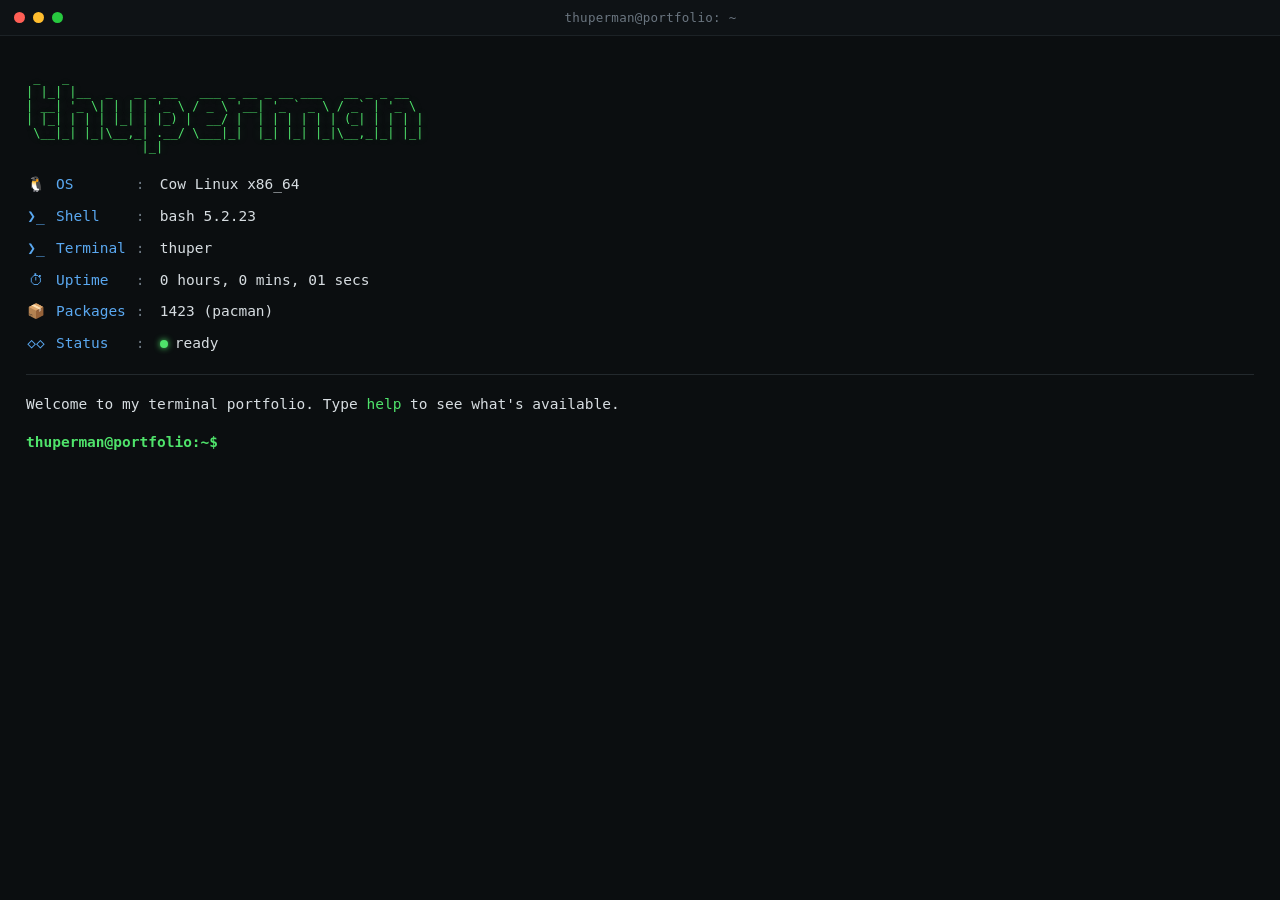
==== index.html @ afe382ca "Add files via upload" ====
<!DOCTYPE html>
<html lang="en">
<head>
<meta charset="UTF-8">
<meta name="viewport" content="width=device-width, initial-scale=1.0">
<title>thuperman@portfolio</title>
<style>
:root{
  --bg: #0b0e10;
  --window-border: #1c2226;
  --green: #4fe36b;
  --green-dim: #2f8f45;
  --blue: #5aa8f0;
  --text: #d7dde1;
  --muted: #6b7680;
  --divider: #23292d;
  --font: "Fira Code","JetBrains Mono","Cascadia Code","Consolas",monospace;
}

*{ box-sizing: border-box; }

html,body{
  height:100%;
  margin:0;
  background:
    radial-gradient(circle at 20% 10%, #10151a 0%, #05070a 55%, #020304 100%);
  font-family: var(--font);
  color: var(--text);
}

.terminal{
  width:100vw;
  height:100vh;
  background: var(--bg);
  border: none;
  border-radius: 0;
  box-shadow: none;
  overflow: hidden;
  display:flex;
  flex-direction:column;
}

.titlebar{
  display:flex;
  align-items:center;
  gap:8px;
  padding: 10px 14px;
  background: #0e1215;
  border-bottom: 1px solid var(--window-border);
}
.dot{ width:11px; height:11px; border-radius:50%; }
.dot.red{ background:#ff5f56; }
.dot.yellow{ background:#ffbd2e; }
.dot.green{ background:#27c93f; }
.title-label{
  margin: 0 auto;
  transform: translateX(-18px);
  font-size: 12.5px;
  color: var(--muted);
  letter-spacing: .3px;
}

.screen{
  padding: 22px 26px 26px;
  font-size: 14.5px;
  line-height: 1.65;
  flex: 1 1 auto;
  min-height: 0;
  overflow-y: auto;
  cursor: text;
}
.screen::-webkit-scrollbar{ width:10px; }
.screen::-webkit-scrollbar-thumb{ background:#1d2327; border-radius: 10px; }
.screen::-webkit-scrollbar-track{ background: transparent; }

.prompt-line{
  display:flex;
  flex-wrap:wrap;
  gap: 8px;
  white-space: pre-wrap;
  word-break: break-word;
}
.ps{ color: var(--green); font-weight: 600; }
.ps .path{ color: var(--green); }
.cmd{ color: #eef1f3; }

.cursor-block{
  display:inline-block;
  width: 8px;
  height: 17px;
  background: var(--green);
  vertical-align: -3px;
  animation: blink 1.05s steps(1) infinite;
}
@keyframes blink{ 50%{ opacity: 0; } }

.ascii{
  color: var(--green);
  font-size: 12px;
  line-height: 1.15;
  margin: 14px 0 18px;
  white-space: pre;
  text-shadow: 0 0 8px rgba(79,227,107,0.25);
  overflow-x:auto;
}

.info{
  display:grid;
  grid-template-columns: 20px max-content 14px 1fr;
  align-items: baseline;
  row-gap: 8px;
  column-gap: 10px;
  margin-bottom: 18px;
}
.info .icon{ color: var(--blue); text-align:center; }
.info .label{ color: var(--blue); }
.info .colon{ color: var(--muted); }
.info .value{ color: var(--text); }
.status-dot{
  display:inline-block;
  width:8px; height:8px;
  border-radius:50%;
  background: var(--green);
  margin-right:7px;
  box-shadow: 0 0 6px var(--green);
}

.rule{
  border: none;
  border-top: 1px solid var(--divider);
  margin: 16px 0 18px;
}

.output{ margin: 2px 0 14px; color: var(--text); }
.output .folder{ color: var(--blue); }
.folders{
  display:grid;
  grid-template-columns: repeat(auto-fit, minmax(110px, max-content));
  column-gap: 34px;
  row-gap: 6px;
  margin: 2px 0 14px;
}

.muted{ color: var(--muted); }
.accent{ color: var(--green); }
.err{ color: #ff6b6b; }
.link{ color: var(--blue); text-decoration: underline; text-decoration-color: rgba(90,168,240,0.35); }

form.inputline{
  display:flex;
  align-items:center;
  gap:8px;
  margin-top: 4px;
}
form.inputline .ps{ flex-shrink:0; }
#cmdInput{
  flex:1;
  background: transparent;
  border: none;
  outline: none;
  color: #eef1f3;
  font-family: var(--font);
  font-size: 14.5px;
  caret-color: var(--green);
}

@media (max-width: 640px){
  .ascii{ font-size: 8px; }
  .screen{ padding: 16px; font-size: 13px; }
}

.neofetch-output{
  max-width:100%;
  overflow:hidden;
}
.neofetch-output .ascii{
  width:max-content;
  max-width:100%;
}
#cmdInput.sudo-password{
  caret-color: var(--green);
}

.help-row{
  display:grid;
  grid-template-columns: 150px minmax(0,1fr);
  column-gap: 18px;
  align-items:baseline;
  margin: 0 0 4px;
}
.help-row .help-cmd{
  color: var(--green);
  white-space: nowrap;
}
.help-row .help-desc{
  color: var(--muted);
}
@media (max-width: 640px){
  .help-row{
    grid-template-columns: 125px minmax(0,1fr);
    column-gap: 12px;
  }
}

</style>
</head>
<body>

<div class="terminal">
  <div class="titlebar">
    <span class="dot red"></span>
    <span class="dot yellow"></span>
    <span class="dot green"></span>
    <span class="title-label">thuperman@portfolio: ~</span>
  </div>

  <div class="screen" id="screen">
   <div id="content">
    <pre class="ascii"> _   _                                                 
| |_| |__  _   _ _ __   ___ _ __ _ __ ___   __ _ _ __  
| __| '_ \| | | | '_ \ / _ \ '__| '_ ` _ \ / _` | '_ \ 
| |_| | | | |_| | |_) |  __/ |  | | | | | | (_| | | | |
 \__|_| |_|\__,_| .__/ \___|_|  |_| |_| |_|\__,_|_| |_|
                |_|                                    </pre>

    <div class="info">
      <span class="icon">🐧</span><span class="label">OS</span><span class="colon">:</span><span class="value">Cow Linux x86_64</span>
      <span class="icon">❯_</span><span class="label">Shell</span><span class="colon">:</span><span class="value">bash 5.2.23</span>
      <span class="icon">❯_</span><span class="label">Terminal</span><span class="colon">:</span><span class="value">thuper</span>
      <span class="icon">⏱</span><span class="label">Uptime</span><span class="colon">:</span><span class="value" id="uptimeVal">0 hours, 0 mins, 00 secs</span>
      <span class="icon">📦</span><span class="label">Packages</span><span class="colon">:</span><span class="value">1423 (pacman)</span>
      <span class="icon">◇◇</span><span class="label">Status</span><span class="colon">:</span><span class="value"><span class="status-dot"></span>ready</span>
    </div>

    <hr class="rule">

    <div class="output">Welcome to my terminal portfolio. Type <span class="accent">help</span> to see what's available.</div>
   </div>

    <form class="inputline" id="inputForm" autocomplete="off">
      <span class="ps">thuperman@portfolio:~$</span>
      <input type="text" id="cmdInput" spellcheck="false" autocomplete="off" autocapitalize="off" autofocus />
    </form>
  </div>
</div>

<script>
// About section — edit this text freely, it's plain HTML-ish string content.
window.ABOUT = `Hi, I'm Thuperman &mdash; a developer who lives half in the terminal, half in the browser.`;

// Skills table — each row is [label, value]. Add/remove rows freely.
window.SKILLS = [
  ['Languages', 'JavaScript, TypeScript, Python'],
  ['Frontend',  'React, Tailwind'],
  ['Backend',   'Node.js, Express, PostgreSQL'],
  ['DevOps',    'Docker, Linux, Nginx, GitHub Actions'],
  ['Tools',     'Neovim, tmux, kitty, git, bash'],
];

// Projects list — each row is [name, description, link].
window.PROJECTS = [
  ['nebula-cli',     'a themeable terminal dashboard for system stats',        'github.com/thuperman/nebula-cli'],
  ['portfolio-term', 'this very site &mdash; a fake terminal, very real bugs', 'github.com/thuperman/portfolio-term'],
  ['dotshelf',       'a dotfiles manager with atomic rollbacks',               'github.com/thuperman/dotshelf'],
];

// Contact details — each row is [label, value].
window.CONTACT = [
  ['email',    'hello@thuperman.com'],
  ['github',   'github.com/shanksxsus'],
  ['twitter',  '@shanksxsus'],
  ['discord', 'shanksxsus']
];

// Resume link — drop your real resume.pdf next to index.html and update the url if needed.
window.RESUME = {
  message: 'opening resume.pdf ...',
  url: 'resume.pdf',
};


(function(){
  const screen  = document.getElementById('screen');
  const content = document.getElementById('content');
  const input   = document.getElementById('cmdInput');
  const form    = document.getElementById('inputForm');

  // ---- live uptime counter, ticking every second from the neofetch snapshot ----
  const startMs = Date.now();
  function fmtUptime(){
    const diffSec = Math.floor((Date.now() - startMs) / 1000);
    const h = Math.floor(diffSec / 3600);
    const m = Math.floor((diffSec % 3600) / 60);
    const s = diffSec % 60;
    return `${h} hour${h!==1?'s':''}, ${m} min${m!==1?'s':''}, ${String(s).padStart(2,'0')} secs`;
  }
  setInterval(()=>{
    // re-query each tick so this keeps working even after "clear" removes/rebuilds content
    const el = document.getElementById('uptimeVal');
    if(el) el.textContent = fmtUptime();
  }, 1000);

  const cmdLog = [];
  let cmdPos = -1;

  // ABOUT, SKILLS, PROJECTS, CONTACT, RESUME are loaded from data/*.js (see index.html)
  const FOLDERS = ['about.txt','skills.txt','projects/','contact.txt','resume.pdf'];

  const HELP_ROWS = [
    ['help',          'show this list of commands'],
    ['about',         'a little about me'],
    ['skills',        'tech stack &amp; tools'],
    ['stack',         'show my stack at a glance'],
    ['projects',      'things I\'ve built'],
    ['project <name>', 'show details for one project'],
    ['experience',    'work &amp; development experience'],
    ['education',     'education background'],
    ['contact',       'ways to reach me'],
    ['socials',       'social links'],
    ['resume',        'open / download my resume'],
    ['whoami',        'print current user'],
    ['who',           'show logged-in user'],
    ['pwd',           'print working directory'],
    ['ls',            'list directory contents'],
    ['ls -la',        'list directory contents with details'],
    ['cd <dir>',      'change directory'],
    ['cat <file>',    'read a file'],
    ['tree',          'show the portfolio directory tree'],
    ['which <cmd>',   'show where a command lives'],
    ['man <cmd>',     'show a command manual'],
    ['env',           'show environment variables'],
    ['hostname',      'print hostname'],
    ['uname -r',      'print kernel release'],
    ['uptime',        'show site uptime'],
    ['stats',         'show portfolio stats'],
    ['status',        'show current system status'],
    ['df -h',         'show disk usage'],
    ['free -h',       'show memory usage'],
    ['ps',            'show running processes'],
    ['top',           'show a tiny process monitor'],
    ['neofetch',      'redraw the system banner'],
    ['history',       'show command history'],
    ['date',          'print current date/time'],
    ['echo <text>',   'print text'],
    ['clear',         'clear the screen'],
    ['reboot',        'restart the terminal'],
    ['sudo [cmd]',    'try it and see'],
  ];

  function el(tag, cls, html){
    const e = document.createElement(tag);
    if(cls) e.className = cls;
    if(html !== undefined) e.innerHTML = html;
    return e;
  }

  function scrollDown(){
    screen.scrollTop = screen.scrollHeight;
  }

  let currentDir = '~';
  let awaitingSudoPassword = false;

  function promptText(){
    return `thuperman@portfolio:${currentDir}$`;
  }

  function printPromptEcho(text){
    const line = el('div','prompt-line');
    line.innerHTML = `<span class="ps"></span><span class="cmd"></span>`;
    line.querySelector('.ps').textContent = promptText();
    line.querySelector('.cmd').textContent = text;
    content.appendChild(line);
  }

  function printOutput(html, cls){
    const out = el('div', 'output' + (cls ? ' ' + cls : ''), html);
    content.appendChild(out);
  }

  function printFolders(items){
    const wrap = el('div','folders');
    items.forEach(name=>{
      const s = el('span','folder',name);
      wrap.appendChild(s);
    });
    content.appendChild(wrap);
  }

  function printTable(rows){
    const wrap = el('div','output');
    rows.forEach(([k,v])=>{
      const row = el('div', null, `<span class="accent">${k.padEnd(12,' ').replace(/ /g,'&nbsp;')}</span> ${v}`);
      wrap.appendChild(row);
    });
    content.appendChild(wrap);
  }
  
//neofetch fix yoo

  const DIRS = {
    '~': ['about.txt','skills.txt','projects/','experience.txt','education.txt','contact.txt','socials.txt','resume.pdf'],
    '~/projects': ['nebula-cli/','portfolio-term/','dotshelf/']
  };

  const FILES = {
    'about.txt': ABOUT,
    'skills.txt': SKILLS.map(([k,v]) => `${k}: ${v}`).join('\n'),
    'experience.txt': 'Full-stack development, Linux tinkering, self-hosted infrastructure, and terminal UI work.',
    'education.txt': 'B.Tech — Artificial Intelligence & Data Science',
    'contact.txt': CONTACT.map(([k,v]) => `${k}: ${v}`).join('\n'),
    'socials.txt': 'github: github.com/shanksxsus\ntwitter: @shanksxsus\ndiscord: shanksxsus',
    'resume.pdf': 'Binary file — use the resume command to open it.'
  };

  const PROJECT_DETAILS = {
    'nebula-cli': 'Themeable terminal dashboard for system stats.',
    'portfolio-term': 'This terminal portfolio — a fake terminal with very real bugs.',
    'dotshelf': 'Dotfiles manager with atomic rollbacks.'
  };

  const MANUALS = {
    help: 'help — show all available commands.',
    ls: 'ls [-la] — list the current directory.',
    cd: 'cd <dir> — move between ~ and ~/projects.',
    cat: 'cat <file> — print a portfolio file.',
    tree: 'tree — display the fake portfolio filesystem.',
    project: 'project <name> — show details for a project.',
    neofetch: 'neofetch — redraw the system information banner.',
    stats: 'stats — show portfolio/project statistics.',
    uptime: 'uptime — show how long this page has been open.'
  };

  function printTree(){
    printOutput(`
      <span class="folder">.</span>
      ├── <span class="folder">about.txt</span>
      ├── <span class="folder">skills.txt</span>
      ├── <span class="folder">experience.txt</span>
      ├── <span class="folder">education.txt</span>
      ├── <span class="folder">contact.txt</span>
      ├── <span class="folder">socials.txt</span>
      ├── <span class="folder">resume.pdf</span>
      └── <span class="folder">projects/</span>
          ├── <span class="folder">nebula-cli/</span>
          ├── <span class="folder">portfolio-term/</span>
          └── <span class="folder">dotshelf/</span>
    `);
  }

  function printNeofetch(){
    const wrap = el('div', 'neofetch-output');
    wrap.innerHTML = `
      <pre class="ascii"> _   _                                                 
| |_| |__  _   _ _ __   ___ _ __ _ __ ___   __ _ _ __  
| __| '_ \\| | | | '_ \\ / _ \\ '__| '_ \` _ \\ / _\` | '_ \\ 
| |_| | | | |_| | |_) |  __/ |  | | | | | | (_| | | | |
 \\__|_| |_|\\__,_| .__/ \\___|_|  |_| |_| |_|\\__,_|_| |_|
                |_|                                    </pre>

      <div class="info">
        <span class="icon">🐧</span><span class="label">OS</span><span class="colon">:</span><span class="value">Cow Linux x86_64</span>
        <span class="icon">❯_</span><span class="label">Shell</span><span class="colon">:</span><span class="value">bash 5.2.23</span>
        <span class="icon">❯_</span><span class="label">Terminal</span><span class="colon">:</span><span class="value">thuper</span>
        <span class="icon">⏱</span><span class="label">Uptime</span><span class="colon">:</span><span class="value">${fmtUptime()}</span>
        <span class="icon">📦</span><span class="label">Packages</span><span class="colon">:</span><span class="value">1423 (pacman)</span>
        <span class="icon">◇◇</span><span class="label">Status</span><span class="colon">:</span><span class="value"><span class="status-dot"></span>ready</span>
      </div>
      <hr class="rule">
    `;
    content.appendChild(wrap);
  }


  function runCommand(raw){
    const cmd = raw.trim();

    if(awaitingSudoPassword){
      awaitingSudoPassword = false;
      printPromptEcho('••••••••');
      printOutput('Sorry, try again. Incorrect password.', 'err');
      return;
    }

    printPromptEcho(raw);
    if(cmd.length){
      cmdLog.push(raw);
    }
    cmdPos = cmdLog.length;

    const lower = cmd.toLowerCase();

    if(lower === ''){
      // nothing to do
    } else if(lower === 'help' || lower === '?'){
      const wrap = el('div','output');
      wrap.appendChild(el('div', null, 'available commands:'));
      HELP_ROWS.forEach(([k,v])=>{
        wrap.appendChild(el('div','help-row',
          `<span class="help-cmd">${k}</span><span class="help-desc">${v}</span>`
        ));
      });
      content.appendChild(wrap);
    } else if(lower === 'whoami'){
      printOutput('thuperman &mdash; full-stack developer &amp; digital tinkerer');
    } else if(lower === 'who'){
      printOutput('thuperman  pts/0  portfolio');
    } else if(lower === 'pwd'){
      printOutput(currentDir === '~' ? '/home/thuperman' : '/home/thuperman/projects');
    } else if(lower === 'ls' || lower === 'ls -la' || lower === 'ls -l'){
      printFolders(DIRS[currentDir] || DIRS['~']);
    } else if(lower === 'tree'){
      printTree();
    } else if(lower.startsWith('cd')){
      const target = cmd.slice(2).trim() || '~';
      if(target === '~' || target === '/home/thuperman'){
        currentDir = '~';
        printOutput('');
      } else if(target === 'projects' || target === '~/projects' || target === '/home/thuperman/projects'){
        currentDir = '~/projects';
        printOutput('');
      } else if(target === '..' && currentDir === '~/projects'){
        currentDir = '~';
        printOutput('');
      } else {
        printOutput(`bash: cd: ${target}: No such directory`, 'err');
      }
    } else if(lower === 'uname -r'){
      printOutput('6.8.9-zen1-1-zen');
    } else if(lower === 'uname' || lower === 'uname -a'){
      printOutput('Linux portfolio 6.8.9-zen1-1-zen #1 SMP PREEMPT_DYNAMIC x86_64 GNU/Linux');
    } else if(lower === 'about' || lower === 'cat about.txt'){
      printOutput(ABOUT.replace(/\n/g,'<br>'));
    } else if(lower === 'skills' || lower === 'cat skills.txt'){
      printTable(SKILLS);
    } else if(lower === 'stack'){
      printTable([
        ['Languages', 'JavaScript, TypeScript, Python'],
        ['Frontend', 'React, Tailwind'],
        ['Backend', 'Node.js, Express, PostgreSQL'],
        ['DevOps', 'Docker, Linux, Nginx, GitHub Actions']
      ]);
    } else if(lower === 'projects' || lower === 'ls projects'){
      const wrap = el('div','output');
      PROJECTS.forEach(([name, desc, link])=>{
        wrap.appendChild(el('div', null,
          `<span class="folder">${name}</span> &mdash; ${desc}<br>&nbsp;&nbsp;<span class="link">${link}</span>`));
      });
      content.appendChild(wrap);
    } else if(lower.startsWith('project ')){
      const name = cmd.slice(8).trim().toLowerCase();
      if(PROJECT_DETAILS[name]){
        printOutput(`<span class="folder">${name}</span><br>${PROJECT_DETAILS[name]}`);
      } else {
        printOutput(`project not found: ${name}. Try <span class="accent">projects</span>.`, 'err');
      }
    } else if(lower === 'experience' || lower === 'cat experience.txt'){
      printOutput(FILES['experience.txt']);
    } else if(lower === 'education' || lower === 'cat education.txt'){
      printOutput(FILES['education.txt']);
    } else if(lower === 'contact' || lower === 'cat contact.txt'){
      printTable(CONTACT);
    } else if(lower === 'socials' || lower === 'cat socials.txt'){
      printOutput(FILES['socials.txt'].replace(/\n/g,'<br>'));
    } else if(lower === 'resume' || lower === 'cat resume.pdf'){
      printOutput(`${RESUME.message} <a class="link" href="${RESUME.url}" target="_blank" rel="noopener">${RESUME.url}</a>`);
    } else if(lower.startsWith('cat ')){
      const file = cmd.slice(4).trim().replace(/^\.\/+/, '');
      if(FILES[file]){
        printOutput(FILES[file].replace(/\n/g,'<br>'));
      } else {
        printOutput(`cat: ${file}: No such file or directory`, 'err');
      }
    } else if(lower === 'stats'){
      printTable([
        ['Projects', String(PROJECTS.length)],
        ['Languages', '3'],
        ['Frontend', 'React + Tailwind'],
        ['Backend', 'Node.js + Express'],
        ['OS', 'Cow Linux x86_64']
      ]);
    } else if(lower === 'status'){
      printOutput('<span class="status-dot"></span><span class="accent">ready</span> — portfolio systems operational');
    } else if(lower === 'uptime'){
      printOutput(`up ${fmtUptime()}`);
    } else if(lower === 'hostname'){
      printOutput('portfolio');
    } else if(lower === 'env'){
      printOutput('USER=thuperman<br>HOME=/home/thuperman<br>SHELL=/bin/bash<br>TERM=thuper<br>EDITOR=nvim');
    } else if(lower.startsWith('which ')){
      const target = cmd.slice(6).trim().split(/\s+/)[0];
      const known = ['help','about','skills','stack','projects','project','contact','socials','resume','whoami','who','pwd','ls','cd','cat','tree','which','man','env','hostname','uname','uptime','stats','status','df','free','ps','top','neofetch','history','date','echo','clear','sudo'];
      if(known.includes(target)) printOutput(`/usr/bin/${target}`);
      else printOutput(`${target}: not found`, 'err');
    } else if(lower.startsWith('man ')){
      const target = cmd.slice(4).trim().toLowerCase();
      if(MANUALS[target]) printOutput(`<span class="accent">${target}</span><br>${MANUALS[target]}`);
      else printOutput(`No manual entry for ${target}`, 'err');
    } else if(lower === 'df -h'){
      printOutput('Filesystem      Size  Used  Avail  Use%  Mounted on<br>/dev/nvme0n1p2   477G  218G  259G   46%  /');
    } else if(lower === 'free -h'){
      printOutput('               total        used        free<br>Mem:           15.5Gi       6.2Gi       9.3Gi');
    } else if(lower === 'ps'){
      printOutput('PID   TTY   TIME     CMD<br>101   pts/0  00:00    portfolio<br>212   pts/0  00:00    terminal-ui<br>313   pts/0  00:00    uptime-daemon');
    } else if(lower === 'top'){
      printOutput('PID   CPU   MEM   COMMAND<br>212   1.2%  2.4%  terminal-ui<br>313   0.1%  0.3%  uptime-daemon<br>101   0.0%  1.1%  portfolio');
    } else if(lower === 'neofetch'){
      printNeofetch();
    } else if(lower === 'reboot' || lower === 'restart'){
      printOutput('rebooting... <span class="muted">reloading portfolio</span>');
      setTimeout(() => window.location.reload(), 700);
    } else if(lower === 'clear' || lower === 'cls'){
      content.innerHTML = '';
    } else if(lower.startsWith('sudo')){
      awaitingSudoPassword = true;
      printOutput('[sudo] password for thuperman:');

    } else if(lower.startsWith('echo ')){
      const text = cmd.slice(5);
      printOutput(text.replace(/</g,'&lt;'));
    } else if(lower === 'date'){
      printOutput(new Date().toString());
    } else if(lower === 'history'){
      const wrap = el('div','output');
      cmdLog.forEach((c,i)=> wrap.appendChild(el('div', null, `${i+1}  ${c}`)));
      content.appendChild(wrap);
    } else if(lower === 'exit'){
      printOutput('logout<br><span class="muted">(nice try &mdash; this terminal doesn\'t actually close)</span>');
    } else {
      printOutput(`command not found: ${cmd.split(' ')[0]}. type <span class="accent">help</span> to see what's available.`, 'err');
    }

    scrollDown();
  }

  form.addEventListener('submit', (e)=>{
    e.preventDefault();
    const val = input.value;
    input.value = '';
    runCommand(val);
    input.type = awaitingSudoPassword ? 'password' : 'text';
    input.classList.toggle('sudo-password', awaitingSudoPassword);
    screen.appendChild(form);
    scrollDown();
    input.focus();
  });

  input.addEventListener('keydown', (e)=>{
    if(e.key === 'ArrowUp'){
      e.preventDefault();
      if(cmdLog.length === 0) return;
      cmdPos = Math.max(0, cmdPos - 1);
      input.value = cmdLog[cmdPos] || '';
    } else if(e.key === 'ArrowDown'){
      e.preventDefault();
      if(cmdLog.length === 0) return;
      cmdPos = Math.min(cmdLog.length, cmdPos + 1);
      input.value = cmdLog[cmdPos] || '';
    } else if(e.key === 'Tab'){
      e.preventDefault();
      const partial = input.value.toLowerCase();
      const options = ['help','about','skills','stack','projects','project','experience','education','contact','socials','resume','whoami','who','pwd','ls','cd','cat','tree','which','man','env','hostname','uname -r','uptime','stats','status','df -h','free -h','ps','top','neofetch','date','echo','clear','reboot','history','sudo'];
      const match = options.find(o => o.startsWith(partial));
      if(match) input.value = match;
    }
  });

  // clicking anywhere in the screen focuses the live input
  screen.addEventListener('click', ()=> input.focus());
  window.addEventListener('load', ()=> input.focus());
})();

</script>
</body>
</html>
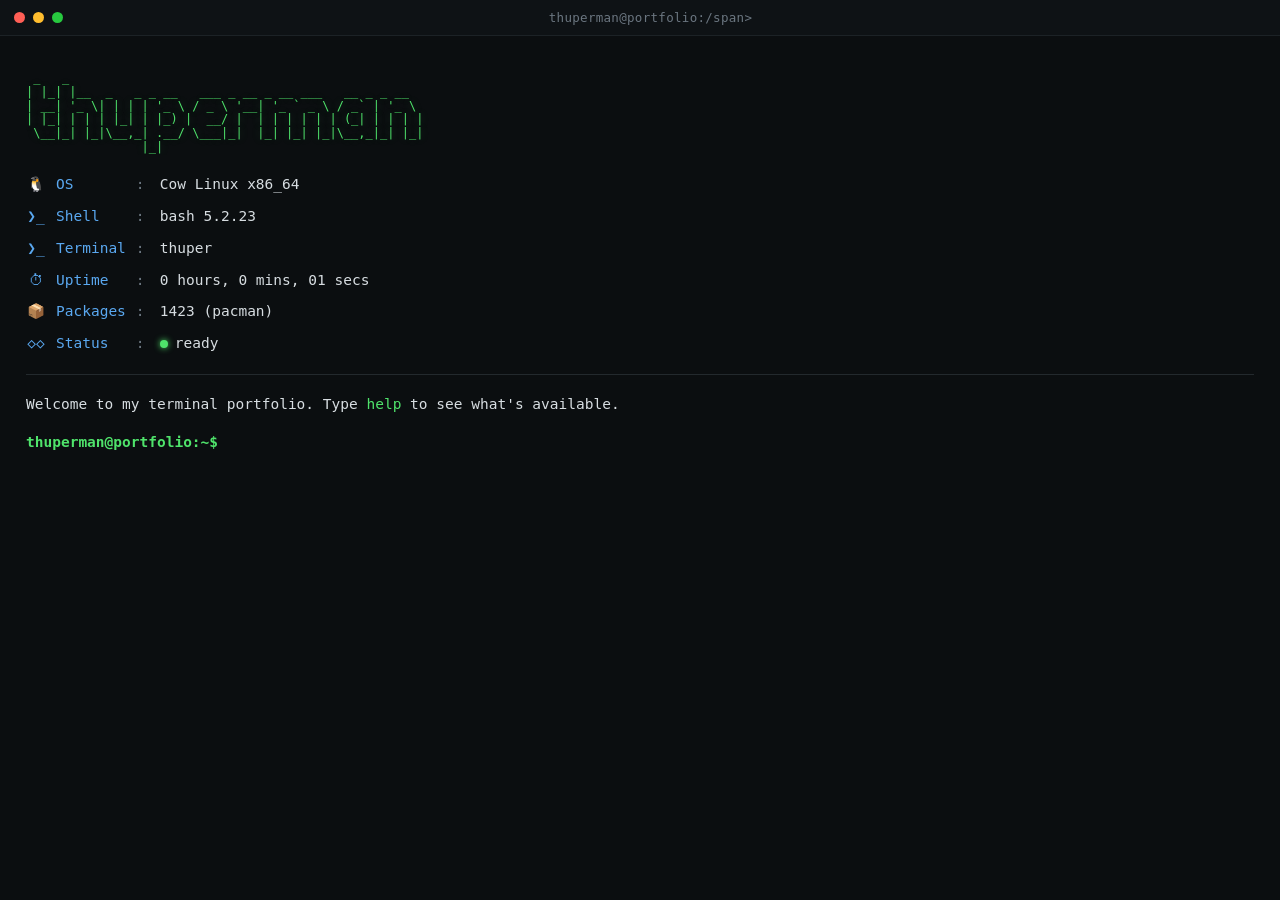
==== commit 42e13b4f: "Update index.html" ====
--- a/index.html
+++ b/index.html
@@ -3,7 +3,7 @@
 <head>
 <meta charset="UTF-8">
 <meta name="viewport" content="width=device-width, initial-scale=1.0">
-<title>thuperman@portfolio</title>
+<title>thuperman</title>
 <style>
 :root{
   --bg: #0b0e10;
@@ -182,23 +182,27 @@
 }
 
 .help-row{
-  display:grid;
-  grid-template-columns: 150px minmax(0,1fr);
-  column-gap: 18px;
+  display:flex;
   align-items:baseline;
-  margin: 0 0 4px;
+  margin:0 0 4px;
+  width:100%;
+  min-width:0;
 }
 .help-row .help-cmd{
-  color: var(--green);
-  white-space: nowrap;
+  color:var(--green);
+  width:170px;
+  flex:0 0 170px;
+  white-space:nowrap;
 }
 .help-row .help-desc{
-  color: var(--muted);
+  color:var(--muted);
+  white-space:nowrap;
+  min-width:0;
 }
 @media (max-width: 640px){
-  .help-row{
-    grid-template-columns: 125px minmax(0,1fr);
-    column-gap: 12px;
+  .help-row .help-cmd{
+    width:125px;
+    flex-basis:125px;
   }
 }
 
@@ -211,7 +215,7 @@
     <span class="dot red"></span>
     <span class="dot yellow"></span>
     <span class="dot green"></span>
-    <span class="title-label">thuperman@portfolio: ~</span>
+    <span class="title-label">thuperman@portfolio:/span>
   </div>
 
   <div class="screen" id="screen">
@@ -407,7 +411,7 @@
     'about.txt': ABOUT,
     'skills.txt': SKILLS.map(([k,v]) => `${k}: ${v}`).join('\n'),
     'experience.txt': 'Full-stack development, Linux tinkering, self-hosted infrastructure, and terminal UI work.',
-    'education.txt': 'B.Tech — Artificial Intelligence & Data Science',
+    'education.txt': 'B.Tech — CSE',
     'contact.txt': CONTACT.map(([k,v]) => `${k}: ${v}`).join('\n'),
     'socials.txt': 'github: github.com/shanksxsus\ntwitter: @shanksxsus\ndiscord: shanksxsus',
     'resume.pdf': 'Binary file — use the resume command to open it.'
@@ -493,12 +497,12 @@
     if(lower === ''){
       // nothing to do
     } else if(lower === 'help' || lower === '?'){
-      const wrap = el('div','output');
+      const wrap = el('div','output help-list');
       wrap.appendChild(el('div', null, 'available commands:'));
       HELP_ROWS.forEach(([k,v])=>{
-        wrap.appendChild(el('div','help-row',
-          `<span class="help-cmd">${k}</span><span class="help-desc">${v}</span>`
-        ));
+        const row = el('div','help-row');
+        row.innerHTML = `<span class="help-cmd">${k}</span><span class="help-desc">${v}</span>`;
+        wrap.appendChild(row);
       });
       content.appendChild(wrap);
     } else if(lower === 'whoami'){
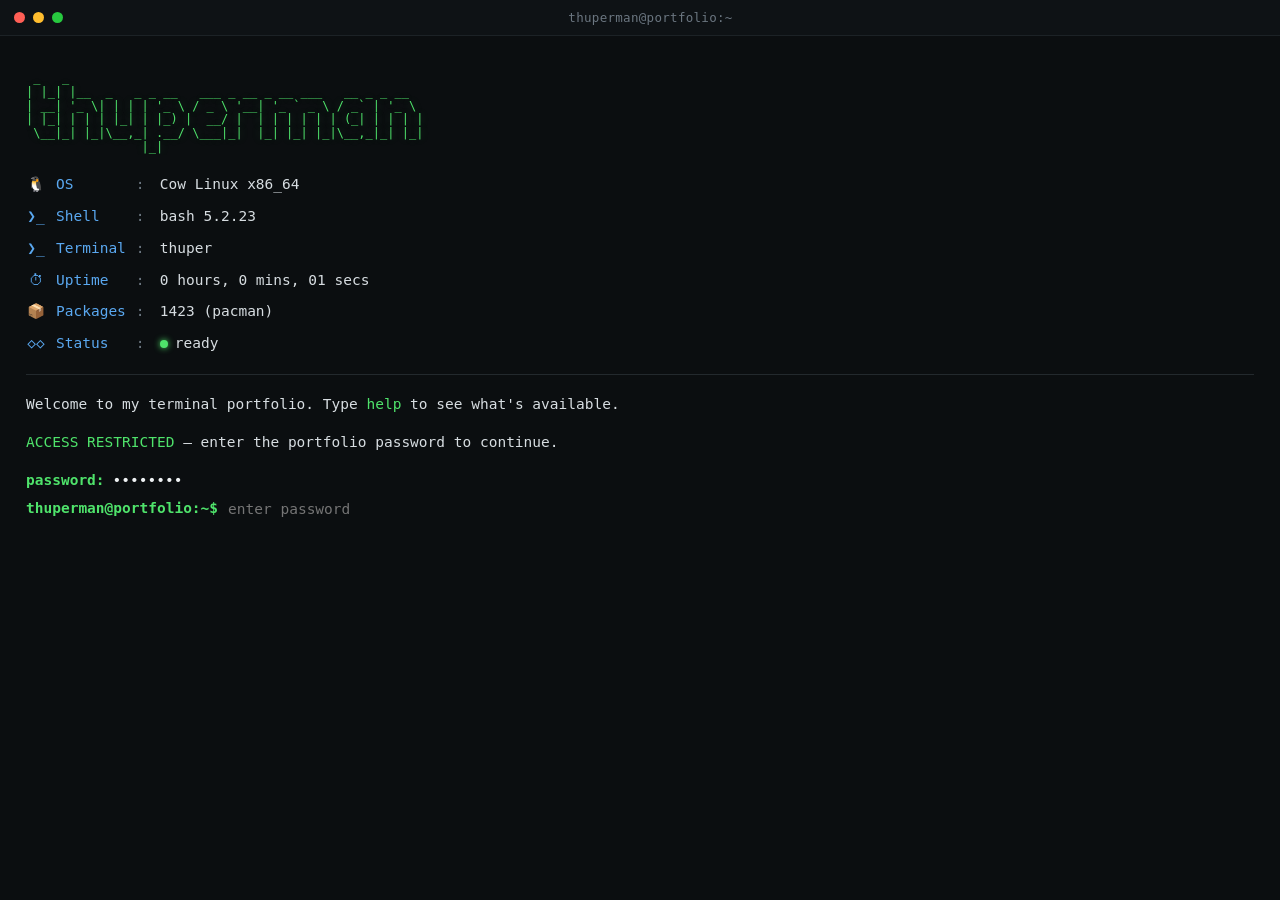
==== commit 1095e9f4: "Add files via upload" ====
--- a/index.html
+++ b/index.html
@@ -3,7 +3,9 @@
 <head>
 <meta charset="UTF-8">
 <meta name="viewport" content="width=device-width, initial-scale=1.0">
-<title>thuperman</title>
+<title>Thuperman — Developer &amp; Builder</title>
+<meta name="description" content="I'm Thuperman — a developer and tech enthusiast building cool things with code.">
+<link rel="icon" href="data:image/svg+xml,%3Csvg xmlns='http://www.w3.org/2000/svg' viewBox='0 0 64 64'%3E%3Crect width='64' height='64' rx='12' fill='%230b0e10'/%3E%3Ctext x='32' y='45' text-anchor='middle' font-family='monospace' font-size='40' font-weight='700' fill='%234fe36b'%3Et%3C/text%3E%3C/svg%3E">
 <style>
 :root{
   --bg: #0b0e10;
@@ -215,7 +217,7 @@
     <span class="dot red"></span>
     <span class="dot yellow"></span>
     <span class="dot green"></span>
-    <span class="title-label">thuperman@portfolio:/span>
+    <span class="title-label">thuperman@portfolio:~</span>
   </div>
 
   <div class="screen" id="screen">
@@ -364,6 +366,9 @@
 
   let currentDir = '~';
   let awaitingSudoPassword = false;
+  let authenticated = false;
+  let awaitingLoginPassword = true;
+  const ACCESS_PASSWORD = 'thuper@21';
 
   function promptText(){
     return `thuperman@portfolio:${currentDir}$`;
@@ -476,8 +481,42 @@
   }
 
 
+  function showLoginPrompt(){
+    printOutput('<span class="accent">ACCESS RESTRICTED</span> — enter the portfolio password to continue.');
+    const line = el('div','prompt-line');
+    line.innerHTML = '<span class="ps"></span><span class="cmd"></span>';
+    line.querySelector('.ps').textContent = 'password:';
+    line.querySelector('.cmd').textContent = '••••••••';
+    content.appendChild(line);
+    input.type = 'password';
+    input.placeholder = 'enter password';
+    input.classList.add('sudo-password');
+    scrollDown();
+  }
+
   function runCommand(raw){
     const cmd = raw.trim();
+
+    // Initial access gate: no terminal commands run until the password is correct.
+    if(awaitingLoginPassword){
+      if(raw === ACCESS_PASSWORD){
+        authenticated = true;
+        awaitingLoginPassword = false;
+        input.type = 'text';
+        input.placeholder = '';
+        input.classList.remove('sudo-password');
+        printPromptEcho('••••••••');
+        printOutput('<span class="accent">ACCESS GRANTED</span> — welcome to thuperman@portfolio.');
+        printOutput('Type <span class="accent">help</span> to see what you can do.');
+      } else {
+        printPromptEcho('••••••••');
+        printOutput('Access denied. Incorrect password.', 'err');
+        input.type = 'password';
+        input.classList.add('sudo-password');
+      }
+      scrollDown();
+      return;
+    }
 
     if(awaitingSudoPassword){
       awaitingSudoPassword = false;
@@ -642,8 +681,8 @@
     const val = input.value;
     input.value = '';
     runCommand(val);
-    input.type = awaitingSudoPassword ? 'password' : 'text';
-    input.classList.toggle('sudo-password', awaitingSudoPassword);
+    input.type = (awaitingLoginPassword || awaitingSudoPassword) ? 'password' : 'text';
+    input.classList.toggle('sudo-password', awaitingLoginPassword || awaitingSudoPassword);
     screen.appendChild(form);
     scrollDown();
     input.focus();
@@ -669,6 +708,10 @@
     }
   });
 
+  // Initial login gate.
+  showLoginPrompt();
+  input.focus();
+
   // clicking anywhere in the screen focuses the live input
   screen.addEventListener('click', ()=> input.focus());
   window.addEventListener('load', ()=> input.focus());
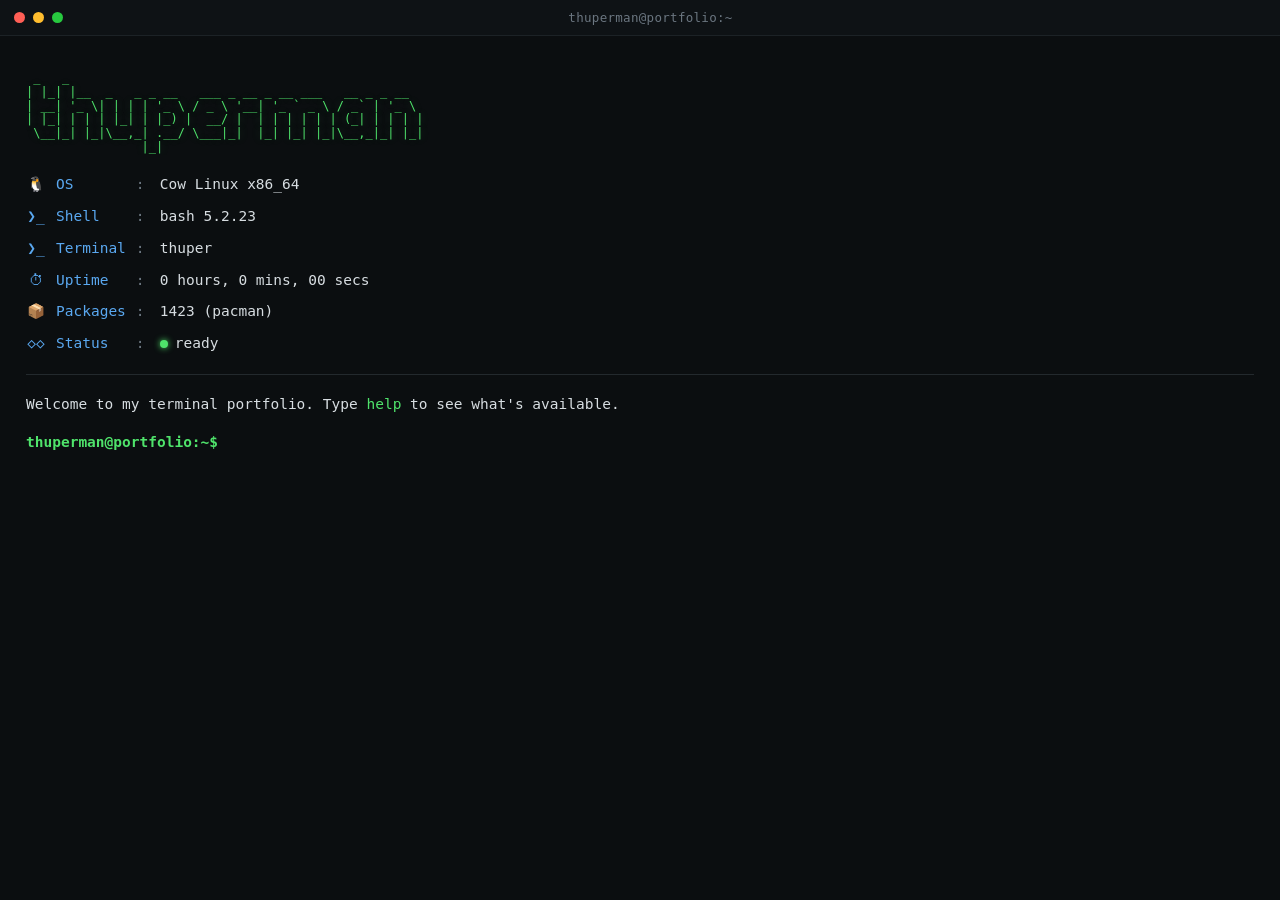
==== commit 4fda1500: "Add files via upload" ====
--- a/index.html
+++ b/index.html
@@ -368,7 +368,15 @@
   let awaitingSudoPassword = false;
   let authenticated = false;
   let awaitingLoginPassword = true;
-  const ACCESS_PASSWORD = 'thuper@21';
+  const ACCESS_PASSWORD_HASH = '46a6e6160866a9429aa70536b17df4f39d27849f033aa43c57c109e7dca62fce';
+
+  async function sha256(value){
+    const data = new TextEncoder().encode(value);
+    const hashBuffer = await crypto.subtle.digest('SHA-256', data);
+    return Array.from(new Uint8Array(hashBuffer))
+      .map(b => b.toString(16).padStart(2, '0'))
+      .join('');
+  }
 
   function promptText(){
     return `thuperman@portfolio:${currentDir}$`;
@@ -499,7 +507,9 @@
 
     // Initial access gate: no terminal commands run until the password is correct.
     if(awaitingLoginPassword){
-      if(raw === ACCESS_PASSWORD){
+      const enteredHash = await sha256(raw);
+
+      if(enteredHash === ACCESS_PASSWORD_HASH){
         authenticated = true;
         awaitingLoginPassword = false;
         input.type = 'text';
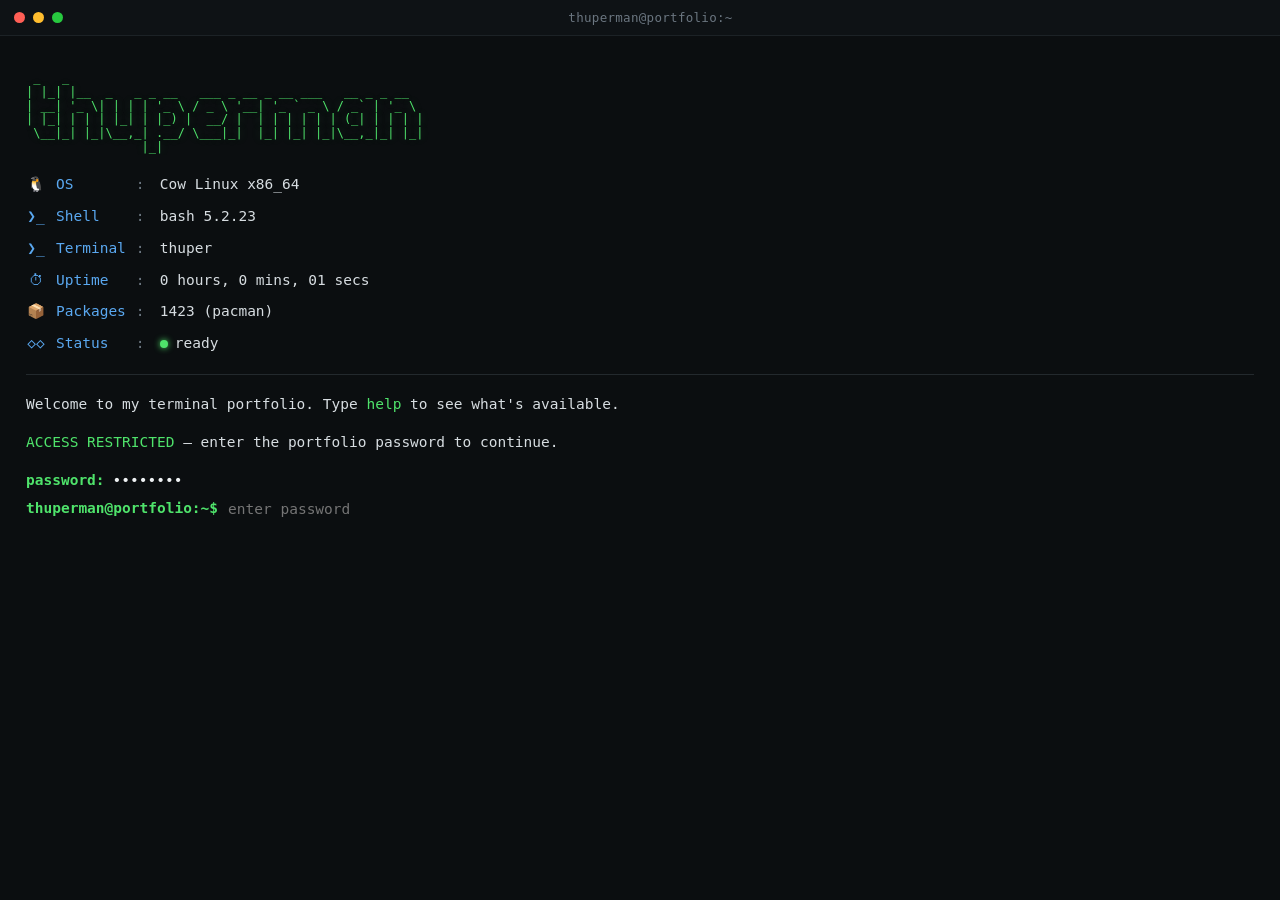
==== commit 53b70b30: "Add files via upload" ====
--- a/index.html
+++ b/index.html
@@ -502,7 +502,7 @@
     scrollDown();
   }
 
-  function runCommand(raw){
+  async function runCommand(raw){
     const cmd = raw.trim();
 
     // Initial access gate: no terminal commands run until the password is correct.
@@ -686,16 +686,20 @@
     scrollDown();
   }
 
-  form.addEventListener('submit', (e)=>{
+  form.addEventListener('submit', async (e)=>{
     e.preventDefault();
+    if(form.dataset.busy === '1') return;
+    form.dataset.busy = '1';
+
     const val = input.value;
     input.value = '';
-    runCommand(val);
+    await runCommand(val);
     input.type = (awaitingLoginPassword || awaitingSudoPassword) ? 'password' : 'text';
     input.classList.toggle('sudo-password', awaitingLoginPassword || awaitingSudoPassword);
     screen.appendChild(form);
     scrollDown();
     input.focus();
+    form.dataset.busy = '0';
   });
 
   input.addEventListener('keydown', (e)=>{
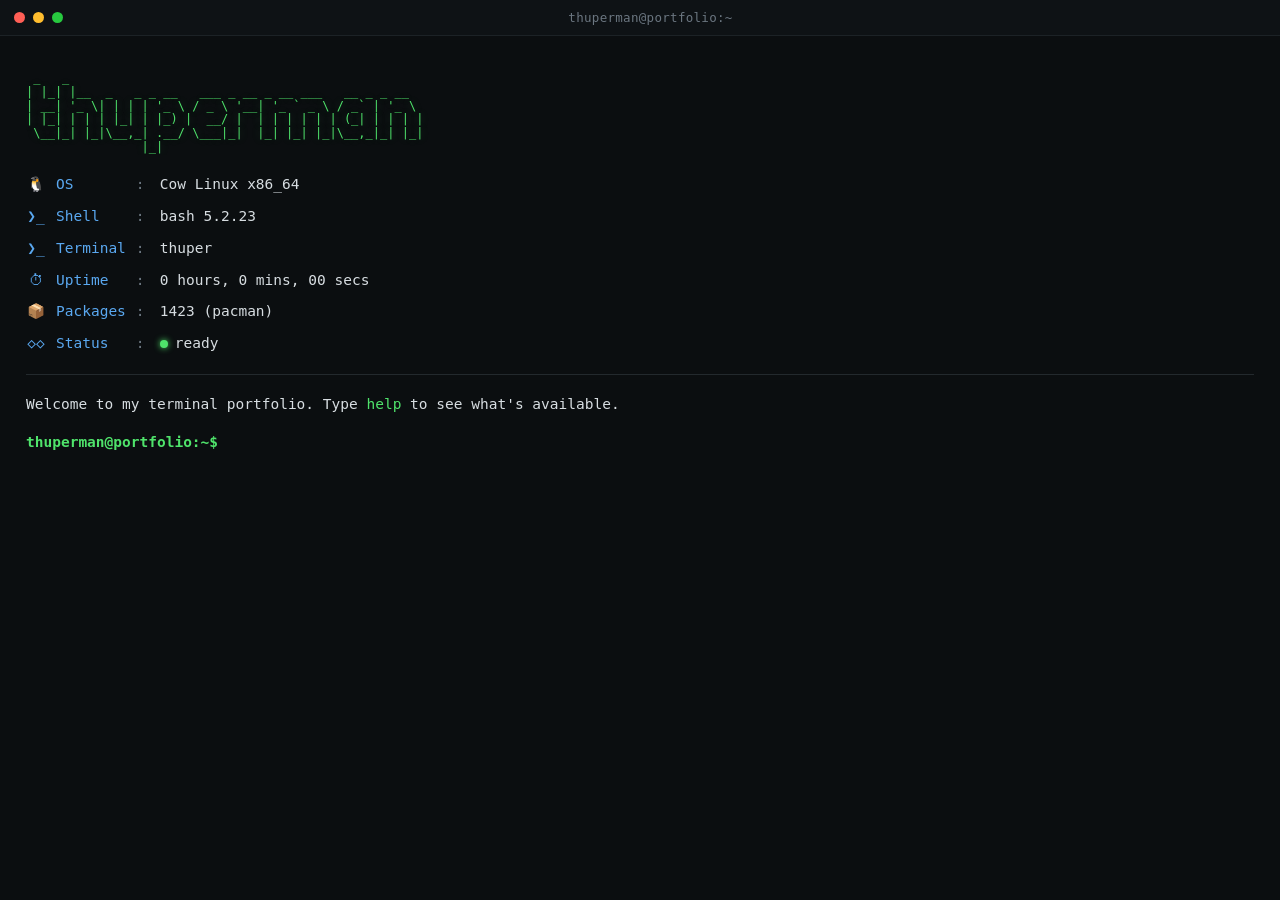
==== commit 1198513c: "Update index.html" ====
--- a/index.html
+++ b/index.html
@@ -250,487 +250,7 @@
   </div>
 </div>
 
-<script>
-// About section — edit this text freely, it's plain HTML-ish string content.
-window.ABOUT = `Hi, I'm Thuperman &mdash; a developer who lives half in the terminal, half in the browser.`;
-
-// Skills table — each row is [label, value]. Add/remove rows freely.
-window.SKILLS = [
-  ['Languages', 'JavaScript, TypeScript, Python'],
-  ['Frontend',  'React, Tailwind'],
-  ['Backend',   'Node.js, Express, PostgreSQL'],
-  ['DevOps',    'Docker, Linux, Nginx, GitHub Actions'],
-  ['Tools',     'Neovim, tmux, kitty, git, bash'],
-];
-
-// Projects list — each row is [name, description, link].
-window.PROJECTS = [
-  ['nebula-cli',     'a themeable terminal dashboard for system stats',        'github.com/thuperman/nebula-cli'],
-  ['portfolio-term', 'this very site &mdash; a fake terminal, very real bugs', 'github.com/thuperman/portfolio-term'],
-  ['dotshelf',       'a dotfiles manager with atomic rollbacks',               'github.com/thuperman/dotshelf'],
-];
-
-// Contact details — each row is [label, value].
-window.CONTACT = [
-  ['email',    'hello@thuperman.com'],
-  ['github',   'github.com/shanksxsus'],
-  ['twitter',  '@shanksxsus'],
-  ['discord', 'shanksxsus']
-];
-
-// Resume link — drop your real resume.pdf next to index.html and update the url if needed.
-window.RESUME = {
-  message: 'opening resume.pdf ...',
-  url: 'resume.pdf',
-};
-
-
-(function(){
-  const screen  = document.getElementById('screen');
-  const content = document.getElementById('content');
-  const input   = document.getElementById('cmdInput');
-  const form    = document.getElementById('inputForm');
-
-  // ---- live uptime counter, ticking every second from the neofetch snapshot ----
-  const startMs = Date.now();
-  function fmtUptime(){
-    const diffSec = Math.floor((Date.now() - startMs) / 1000);
-    const h = Math.floor(diffSec / 3600);
-    const m = Math.floor((diffSec % 3600) / 60);
-    const s = diffSec % 60;
-    return `${h} hour${h!==1?'s':''}, ${m} min${m!==1?'s':''}, ${String(s).padStart(2,'0')} secs`;
-  }
-  setInterval(()=>{
-    // re-query each tick so this keeps working even after "clear" removes/rebuilds content
-    const el = document.getElementById('uptimeVal');
-    if(el) el.textContent = fmtUptime();
-  }, 1000);
-
-  const cmdLog = [];
-  let cmdPos = -1;
-
-  // ABOUT, SKILLS, PROJECTS, CONTACT, RESUME are loaded from data/*.js (see index.html)
-  const FOLDERS = ['about.txt','skills.txt','projects/','contact.txt','resume.pdf'];
-
-  const HELP_ROWS = [
-    ['help',          'show this list of commands'],
-    ['about',         'a little about me'],
-    ['skills',        'tech stack &amp; tools'],
-    ['stack',         'show my stack at a glance'],
-    ['projects',      'things I\'ve built'],
-    ['project <name>', 'show details for one project'],
-    ['experience',    'work &amp; development experience'],
-    ['education',     'education background'],
-    ['contact',       'ways to reach me'],
-    ['socials',       'social links'],
-    ['resume',        'open / download my resume'],
-    ['whoami',        'print current user'],
-    ['who',           'show logged-in user'],
-    ['pwd',           'print working directory'],
-    ['ls',            'list directory contents'],
-    ['ls -la',        'list directory contents with details'],
-    ['cd <dir>',      'change directory'],
-    ['cat <file>',    'read a file'],
-    ['tree',          'show the portfolio directory tree'],
-    ['which <cmd>',   'show where a command lives'],
-    ['man <cmd>',     'show a command manual'],
-    ['env',           'show environment variables'],
-    ['hostname',      'print hostname'],
-    ['uname -r',      'print kernel release'],
-    ['uptime',        'show site uptime'],
-    ['stats',         'show portfolio stats'],
-    ['status',        'show current system status'],
-    ['df -h',         'show disk usage'],
-    ['free -h',       'show memory usage'],
-    ['ps',            'show running processes'],
-    ['top',           'show a tiny process monitor'],
-    ['neofetch',      'redraw the system banner'],
-    ['history',       'show command history'],
-    ['date',          'print current date/time'],
-    ['echo <text>',   'print text'],
-    ['clear',         'clear the screen'],
-    ['reboot',        'restart the terminal'],
-    ['sudo [cmd]',    'try it and see'],
-  ];
-
-  function el(tag, cls, html){
-    const e = document.createElement(tag);
-    if(cls) e.className = cls;
-    if(html !== undefined) e.innerHTML = html;
-    return e;
-  }
-
-  function scrollDown(){
-    screen.scrollTop = screen.scrollHeight;
-  }
-
-  let currentDir = '~';
-  let awaitingSudoPassword = false;
-  let authenticated = false;
-  let awaitingLoginPassword = true;
-  const ACCESS_PASSWORD_HASH = '46a6e6160866a9429aa70536b17df4f39d27849f033aa43c57c109e7dca62fce';
-
-  async function sha256(value){
-    const data = new TextEncoder().encode(value);
-    const hashBuffer = await crypto.subtle.digest('SHA-256', data);
-    return Array.from(new Uint8Array(hashBuffer))
-      .map(b => b.toString(16).padStart(2, '0'))
-      .join('');
-  }
-
-  function promptText(){
-    return `thuperman@portfolio:${currentDir}$`;
-  }
-
-  function printPromptEcho(text){
-    const line = el('div','prompt-line');
-    line.innerHTML = `<span class="ps"></span><span class="cmd"></span>`;
-    line.querySelector('.ps').textContent = promptText();
-    line.querySelector('.cmd').textContent = text;
-    content.appendChild(line);
-  }
-
-  function printOutput(html, cls){
-    const out = el('div', 'output' + (cls ? ' ' + cls : ''), html);
-    content.appendChild(out);
-  }
-
-  function printFolders(items){
-    const wrap = el('div','folders');
-    items.forEach(name=>{
-      const s = el('span','folder',name);
-      wrap.appendChild(s);
-    });
-    content.appendChild(wrap);
-  }
-
-  function printTable(rows){
-    const wrap = el('div','output');
-    rows.forEach(([k,v])=>{
-      const row = el('div', null, `<span class="accent">${k.padEnd(12,' ').replace(/ /g,'&nbsp;')}</span> ${v}`);
-      wrap.appendChild(row);
-    });
-    content.appendChild(wrap);
-  }
-  
-//neofetch fix yoo
-
-  const DIRS = {
-    '~': ['about.txt','skills.txt','projects/','experience.txt','education.txt','contact.txt','socials.txt','resume.pdf'],
-    '~/projects': ['nebula-cli/','portfolio-term/','dotshelf/']
-  };
-
-  const FILES = {
-    'about.txt': ABOUT,
-    'skills.txt': SKILLS.map(([k,v]) => `${k}: ${v}`).join('\n'),
-    'experience.txt': 'Full-stack development, Linux tinkering, self-hosted infrastructure, and terminal UI work.',
-    'education.txt': 'B.Tech — CSE',
-    'contact.txt': CONTACT.map(([k,v]) => `${k}: ${v}`).join('\n'),
-    'socials.txt': 'github: github.com/shanksxsus\ntwitter: @shanksxsus\ndiscord: shanksxsus',
-    'resume.pdf': 'Binary file — use the resume command to open it.'
-  };
-
-  const PROJECT_DETAILS = {
-    'nebula-cli': 'Themeable terminal dashboard for system stats.',
-    'portfolio-term': 'This terminal portfolio — a fake terminal with very real bugs.',
-    'dotshelf': 'Dotfiles manager with atomic rollbacks.'
-  };
-
-  const MANUALS = {
-    help: 'help — show all available commands.',
-    ls: 'ls [-la] — list the current directory.',
-    cd: 'cd <dir> — move between ~ and ~/projects.',
-    cat: 'cat <file> — print a portfolio file.',
-    tree: 'tree — display the fake portfolio filesystem.',
-    project: 'project <name> — show details for a project.',
-    neofetch: 'neofetch — redraw the system information banner.',
-    stats: 'stats — show portfolio/project statistics.',
-    uptime: 'uptime — show how long this page has been open.'
-  };
-
-  function printTree(){
-    printOutput(`
-      <span class="folder">.</span>
-      ├── <span class="folder">about.txt</span>
-      ├── <span class="folder">skills.txt</span>
-      ├── <span class="folder">experience.txt</span>
-      ├── <span class="folder">education.txt</span>
-      ├── <span class="folder">contact.txt</span>
-      ├── <span class="folder">socials.txt</span>
-      ├── <span class="folder">resume.pdf</span>
-      └── <span class="folder">projects/</span>
-          ├── <span class="folder">nebula-cli/</span>
-          ├── <span class="folder">portfolio-term/</span>
-          └── <span class="folder">dotshelf/</span>
-    `);
-  }
-
-  function printNeofetch(){
-    const wrap = el('div', 'neofetch-output');
-    wrap.innerHTML = `
-      <pre class="ascii"> _   _                                                 
-| |_| |__  _   _ _ __   ___ _ __ _ __ ___   __ _ _ __  
-| __| '_ \\| | | | '_ \\ / _ \\ '__| '_ \` _ \\ / _\` | '_ \\ 
-| |_| | | | |_| | |_) |  __/ |  | | | | | | (_| | | | |
- \\__|_| |_|\\__,_| .__/ \\___|_|  |_| |_| |_|\\__,_|_| |_|
-                |_|                                    </pre>
-
-      <div class="info">
-        <span class="icon">🐧</span><span class="label">OS</span><span class="colon">:</span><span class="value">Cow Linux x86_64</span>
-        <span class="icon">❯_</span><span class="label">Shell</span><span class="colon">:</span><span class="value">bash 5.2.23</span>
-        <span class="icon">❯_</span><span class="label">Terminal</span><span class="colon">:</span><span class="value">thuper</span>
-        <span class="icon">⏱</span><span class="label">Uptime</span><span class="colon">:</span><span class="value">${fmtUptime()}</span>
-        <span class="icon">📦</span><span class="label">Packages</span><span class="colon">:</span><span class="value">1423 (pacman)</span>
-        <span class="icon">◇◇</span><span class="label">Status</span><span class="colon">:</span><span class="value"><span class="status-dot"></span>ready</span>
-      </div>
-      <hr class="rule">
-    `;
-    content.appendChild(wrap);
-  }
-
-
-  function showLoginPrompt(){
-    printOutput('<span class="accent">ACCESS RESTRICTED</span> — enter the portfolio password to continue.');
-    const line = el('div','prompt-line');
-    line.innerHTML = '<span class="ps"></span><span class="cmd"></span>';
-    line.querySelector('.ps').textContent = 'password:';
-    line.querySelector('.cmd').textContent = '••••••••';
-    content.appendChild(line);
-    input.type = 'password';
-    input.placeholder = 'enter password';
-    input.classList.add('sudo-password');
-    scrollDown();
-  }
-
-  async function runCommand(raw){
-    const cmd = raw.trim();
-
-    // Initial access gate: no terminal commands run until the password is correct.
-    if(awaitingLoginPassword){
-      const enteredHash = await sha256(raw);
-
-      if(enteredHash === ACCESS_PASSWORD_HASH){
-        authenticated = true;
-        awaitingLoginPassword = false;
-        input.type = 'text';
-        input.placeholder = '';
-        input.classList.remove('sudo-password');
-        printPromptEcho('••••••••');
-        printOutput('<span class="accent">ACCESS GRANTED</span> — welcome to thuperman@portfolio.');
-        printOutput('Type <span class="accent">help</span> to see what you can do.');
-      } else {
-        printPromptEcho('••••••••');
-        printOutput('Access denied. Incorrect password.', 'err');
-        input.type = 'password';
-        input.classList.add('sudo-password');
-      }
-      scrollDown();
-      return;
-    }
-
-    if(awaitingSudoPassword){
-      awaitingSudoPassword = false;
-      printPromptEcho('••••••••');
-      printOutput('Sorry, try again. Incorrect password.', 'err');
-      return;
-    }
-
-    printPromptEcho(raw);
-    if(cmd.length){
-      cmdLog.push(raw);
-    }
-    cmdPos = cmdLog.length;
-
-    const lower = cmd.toLowerCase();
-
-    if(lower === ''){
-      // nothing to do
-    } else if(lower === 'help' || lower === '?'){
-      const wrap = el('div','output help-list');
-      wrap.appendChild(el('div', null, 'available commands:'));
-      HELP_ROWS.forEach(([k,v])=>{
-        const row = el('div','help-row');
-        row.innerHTML = `<span class="help-cmd">${k}</span><span class="help-desc">${v}</span>`;
-        wrap.appendChild(row);
-      });
-      content.appendChild(wrap);
-    } else if(lower === 'whoami'){
-      printOutput('thuperman &mdash; full-stack developer &amp; digital tinkerer');
-    } else if(lower === 'who'){
-      printOutput('thuperman  pts/0  portfolio');
-    } else if(lower === 'pwd'){
-      printOutput(currentDir === '~' ? '/home/thuperman' : '/home/thuperman/projects');
-    } else if(lower === 'ls' || lower === 'ls -la' || lower === 'ls -l'){
-      printFolders(DIRS[currentDir] || DIRS['~']);
-    } else if(lower === 'tree'){
-      printTree();
-    } else if(lower.startsWith('cd')){
-      const target = cmd.slice(2).trim() || '~';
-      if(target === '~' || target === '/home/thuperman'){
-        currentDir = '~';
-        printOutput('');
-      } else if(target === 'projects' || target === '~/projects' || target === '/home/thuperman/projects'){
-        currentDir = '~/projects';
-        printOutput('');
-      } else if(target === '..' && currentDir === '~/projects'){
-        currentDir = '~';
-        printOutput('');
-      } else {
-        printOutput(`bash: cd: ${target}: No such directory`, 'err');
-      }
-    } else if(lower === 'uname -r'){
-      printOutput('6.8.9-zen1-1-zen');
-    } else if(lower === 'uname' || lower === 'uname -a'){
-      printOutput('Linux portfolio 6.8.9-zen1-1-zen #1 SMP PREEMPT_DYNAMIC x86_64 GNU/Linux');
-    } else if(lower === 'about' || lower === 'cat about.txt'){
-      printOutput(ABOUT.replace(/\n/g,'<br>'));
-    } else if(lower === 'skills' || lower === 'cat skills.txt'){
-      printTable(SKILLS);
-    } else if(lower === 'stack'){
-      printTable([
-        ['Languages', 'JavaScript, TypeScript, Python'],
-        ['Frontend', 'React, Tailwind'],
-        ['Backend', 'Node.js, Express, PostgreSQL'],
-        ['DevOps', 'Docker, Linux, Nginx, GitHub Actions']
-      ]);
-    } else if(lower === 'projects' || lower === 'ls projects'){
-      const wrap = el('div','output');
-      PROJECTS.forEach(([name, desc, link])=>{
-        wrap.appendChild(el('div', null,
-          `<span class="folder">${name}</span> &mdash; ${desc}<br>&nbsp;&nbsp;<span class="link">${link}</span>`));
-      });
-      content.appendChild(wrap);
-    } else if(lower.startsWith('project ')){
-      const name = cmd.slice(8).trim().toLowerCase();
-      if(PROJECT_DETAILS[name]){
-        printOutput(`<span class="folder">${name}</span><br>${PROJECT_DETAILS[name]}`);
-      } else {
-        printOutput(`project not found: ${name}. Try <span class="accent">projects</span>.`, 'err');
-      }
-    } else if(lower === 'experience' || lower === 'cat experience.txt'){
-      printOutput(FILES['experience.txt']);
-    } else if(lower === 'education' || lower === 'cat education.txt'){
-      printOutput(FILES['education.txt']);
-    } else if(lower === 'contact' || lower === 'cat contact.txt'){
-      printTable(CONTACT);
-    } else if(lower === 'socials' || lower === 'cat socials.txt'){
-      printOutput(FILES['socials.txt'].replace(/\n/g,'<br>'));
-    } else if(lower === 'resume' || lower === 'cat resume.pdf'){
-      printOutput(`${RESUME.message} <a class="link" href="${RESUME.url}" target="_blank" rel="noopener">${RESUME.url}</a>`);
-    } else if(lower.startsWith('cat ')){
-      const file = cmd.slice(4).trim().replace(/^\.\/+/, '');
-      if(FILES[file]){
-        printOutput(FILES[file].replace(/\n/g,'<br>'));
-      } else {
-        printOutput(`cat: ${file}: No such file or directory`, 'err');
-      }
-    } else if(lower === 'stats'){
-      printTable([
-        ['Projects', String(PROJECTS.length)],
-        ['Languages', '3'],
-        ['Frontend', 'React + Tailwind'],
-        ['Backend', 'Node.js + Express'],
-        ['OS', 'Cow Linux x86_64']
-      ]);
-    } else if(lower === 'status'){
-      printOutput('<span class="status-dot"></span><span class="accent">ready</span> — portfolio systems operational');
-    } else if(lower === 'uptime'){
-      printOutput(`up ${fmtUptime()}`);
-    } else if(lower === 'hostname'){
-      printOutput('portfolio');
-    } else if(lower === 'env'){
-      printOutput('USER=thuperman<br>HOME=/home/thuperman<br>SHELL=/bin/bash<br>TERM=thuper<br>EDITOR=nvim');
-    } else if(lower.startsWith('which ')){
-      const target = cmd.slice(6).trim().split(/\s+/)[0];
-      const known = ['help','about','skills','stack','projects','project','contact','socials','resume','whoami','who','pwd','ls','cd','cat','tree','which','man','env','hostname','uname','uptime','stats','status','df','free','ps','top','neofetch','history','date','echo','clear','sudo'];
-      if(known.includes(target)) printOutput(`/usr/bin/${target}`);
-      else printOutput(`${target}: not found`, 'err');
-    } else if(lower.startsWith('man ')){
-      const target = cmd.slice(4).trim().toLowerCase();
-      if(MANUALS[target]) printOutput(`<span class="accent">${target}</span><br>${MANUALS[target]}`);
-      else printOutput(`No manual entry for ${target}`, 'err');
-    } else if(lower === 'df -h'){
-      printOutput('Filesystem      Size  Used  Avail  Use%  Mounted on<br>/dev/nvme0n1p2   477G  218G  259G   46%  /');
-    } else if(lower === 'free -h'){
-      printOutput('               total        used        free<br>Mem:           15.5Gi       6.2Gi       9.3Gi');
-    } else if(lower === 'ps'){
-      printOutput('PID   TTY   TIME     CMD<br>101   pts/0  00:00    portfolio<br>212   pts/0  00:00    terminal-ui<br>313   pts/0  00:00    uptime-daemon');
-    } else if(lower === 'top'){
-      printOutput('PID   CPU   MEM   COMMAND<br>212   1.2%  2.4%  terminal-ui<br>313   0.1%  0.3%  uptime-daemon<br>101   0.0%  1.1%  portfolio');
-    } else if(lower === 'neofetch'){
-      printNeofetch();
-    } else if(lower === 'reboot' || lower === 'restart'){
-      printOutput('rebooting... <span class="muted">reloading portfolio</span>');
-      setTimeout(() => window.location.reload(), 700);
-    } else if(lower === 'clear' || lower === 'cls'){
-      content.innerHTML = '';
-    } else if(lower.startsWith('sudo')){
-      awaitingSudoPassword = true;
-      printOutput('[sudo] password for thuperman:');
-
-    } else if(lower.startsWith('echo ')){
-      const text = cmd.slice(5);
-      printOutput(text.replace(/</g,'&lt;'));
-    } else if(lower === 'date'){
-      printOutput(new Date().toString());
-    } else if(lower === 'history'){
-      const wrap = el('div','output');
-      cmdLog.forEach((c,i)=> wrap.appendChild(el('div', null, `${i+1}  ${c}`)));
-      content.appendChild(wrap);
-    } else if(lower === 'exit'){
-      printOutput('logout<br><span class="muted">(nice try &mdash; this terminal doesn\'t actually close)</span>');
-    } else {
-      printOutput(`command not found: ${cmd.split(' ')[0]}. type <span class="accent">help</span> to see what's available.`, 'err');
-    }
-
-    scrollDown();
-  }
-
-  form.addEventListener('submit', async (e)=>{
-    e.preventDefault();
-    if(form.dataset.busy === '1') return;
-    form.dataset.busy = '1';
-
-    const val = input.value;
-    input.value = '';
-    await runCommand(val);
-    input.type = (awaitingLoginPassword || awaitingSudoPassword) ? 'password' : 'text';
-    input.classList.toggle('sudo-password', awaitingLoginPassword || awaitingSudoPassword);
-    screen.appendChild(form);
-    scrollDown();
-    input.focus();
-    form.dataset.busy = '0';
-  });
-
-  input.addEventListener('keydown', (e)=>{
-    if(e.key === 'ArrowUp'){
-      e.preventDefault();
-      if(cmdLog.length === 0) return;
-      cmdPos = Math.max(0, cmdPos - 1);
-      input.value = cmdLog[cmdPos] || '';
-    } else if(e.key === 'ArrowDown'){
-      e.preventDefault();
-      if(cmdLog.length === 0) return;
-      cmdPos = Math.min(cmdLog.length, cmdPos + 1);
-      input.value = cmdLog[cmdPos] || '';
-    } else if(e.key === 'Tab'){
-      e.preventDefault();
-      const partial = input.value.toLowerCase();
-      const options = ['help','about','skills','stack','projects','project','experience','education','contact','socials','resume','whoami','who','pwd','ls','cd','cat','tree','which','man','env','hostname','uname -r','uptime','stats','status','df -h','free -h','ps','top','neofetch','date','echo','clear','reboot','history','sudo'];
-      const match = options.find(o => o.startsWith(partial));
-      if(match) input.value = match;
-    }
-  });
-
-  // Initial login gate.
-  showLoginPrompt();
-  input.focus();
-
-  // clicking anywhere in the screen focuses the live input
-  screen.addEventListener('click', ()=> input.focus());
-  window.addEventListener('load', ()=> input.focus());
-})();
-
-</script>
+<script src="script.js"></script>
+
 </body>
 </html>
